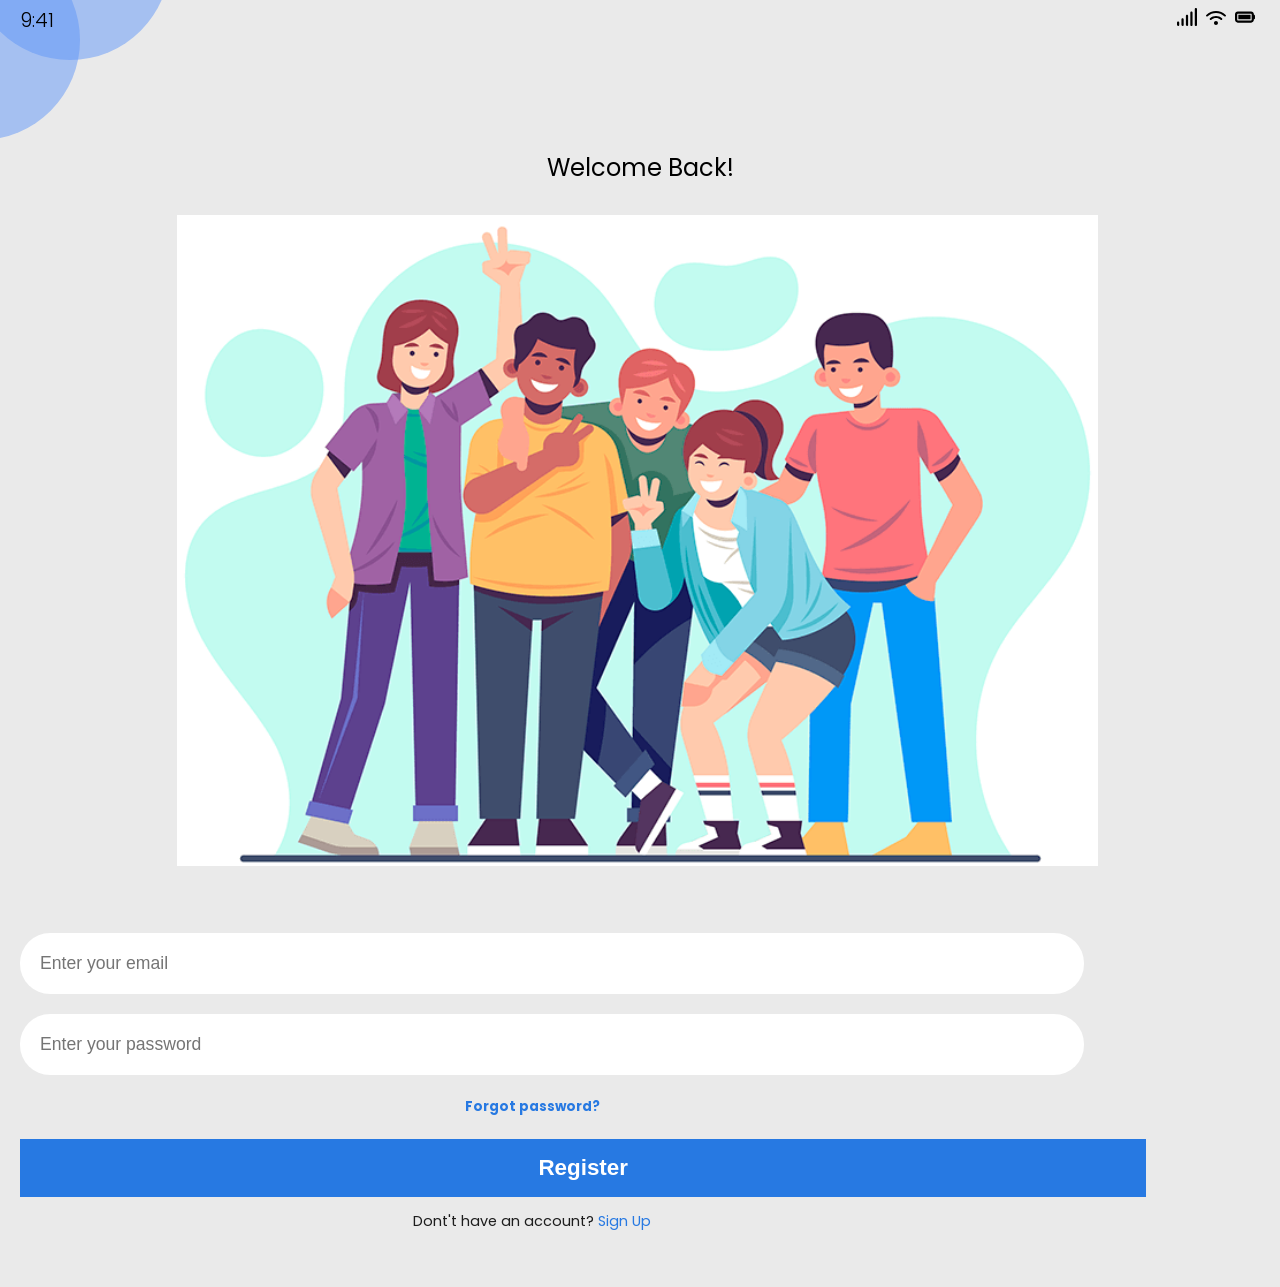
==== login.html @ 8f562376 "first commit" ====
<!DOCTYPE html>
<html lang="en">
<head>
    <meta charset="UTF-8">
    <meta http-equiv="X-UA-Compatible" content="IE=edge">
    <meta name="viewport" content="width=device-width, initial-scale=1.0">
    <link rel="stylesheet" href="css/login.css">
    <link href="https://fonts.googleapis.com/css2?family=Poppins:wght@200;300;400;700&display=swap" rel="stylesheet">
    <title>Todo App</title>
</head>
<body>
    <header>
        <div class="container">
            <button class="first--semi--circle"></button>
            <button class="second--semi--circle"></button>

            <h4>9:41</h4>
            <div class="right--header">
                <img class="header--signal" src="images/signal-solid.svg" alt="">
                <img src="images/wifi-solid.svg" alt="">
                <img src="images/battery-full-solid.svg" alt="">
                
            </div>
        </div>
    </header>

    <section class="hero">
        <div class="container">
            <h1>Welcome Back!</h1>
            <img src="images/about.png" alt="">
        </div>
    </section>

    <section class="form">
        <div class="container">
            <form action="profile.html">
                <input type="email" placeholder="Enter your email">
                <input type="password" placeholder="Enter your password">
                <h5>Forgot password?</h5>
                <button class="register--button">Register</button>
            </form>
            <p>Dont't have an account? <a href="signup.html">Sign Up</a></p> 
        </div>
    </section>
</body>
</html>
---- css/login.css ----
body {
  margin: 0;
  padding: 0;
  background-color: #EAEAEA;
  font-family: 'Poppins';
}

.container {
  padding: 20px;
}

img {
  width: 20px;
  -ms-flex-item-align: right;
      -ms-grid-row-align: right;
      align-self: right;
  padding-right: 5px;
}

.first--semi--circle {
  position: absolute;
  padding: 100px 100px;
  background-color: rgba(94, 148, 247, 0.493);
  border: none;
  margin-left: -140px;
  margin-top: 40px;
  border-top-right-radius: 120px;
  border-end-end-radius: 120px;
}

.second--semi--circle {
  position: absolute;
  padding: 100px 100px;
  background-color: rgba(94, 148, 247, 0.493);
  border: none;
  margin-left: -50px;
  margin-top: -120px;
  border-bottom-left-radius: 120px;
  border-bottom-right-radius: 120px;
}

header {
  margin-top: -20px;
}

header .container {
  padding: 0 20px;
  display: -webkit-box;
  display: -ms-flexbox;
  display: flex;
  -webkit-box-pack: justify;
      -ms-flex-pack: justify;
          justify-content: space-between;
  -webkit-box-align: center;
      -ms-flex-align: center;
          align-items: center;
  text-align: center;
}

header .container h4 {
  font-size: 1.2em;
  font-weight: 300;
  position: relative;
}

.hero .container {
  width: 80%;
  text-align: center;
  margin-top: 50px;
  -webkit-box-align: center;
      -ms-flex-align: center;
          align-items: center;
  margin-right: auto;
  margin-left: auto;
}

.hero .container h1 {
  font-weight: 400;
}

.hero .container h5 {
  font-size: 1.1em;
  margin-top: -2px;
  font-weight: 100;
}

.hero .container img {
  width: 90%;
  margin-top: 10px;
}

.form .container {
  width: 80%;
  -ms-flex-line-pack: center;
      align-content: center;
  text-align: center;
  color: #2779e2;
}

.form .container input {
  margin-top: 20px;
  padding: 20px;
  width: 100%;
  border-radius: 30px;
  border: none;
  color: #1D1D1D;
  font-size: 1.1em;
  font-weight: 200;
}

.form .container .register--button {
  width: 110%;
  padding: 16px;
  background-color: #2779e2;
  border: none;
  font-size: 1.4em;
  color: white;
  font-weight: 700;
}

.form .container p {
  text-align: center;
  font-size: .9em;
  color: #1D1D1D;
}

.form .container p a {
  color: #2779e2;
  text-decoration: none;
}
/*# sourceMappingURL=login.css.map */
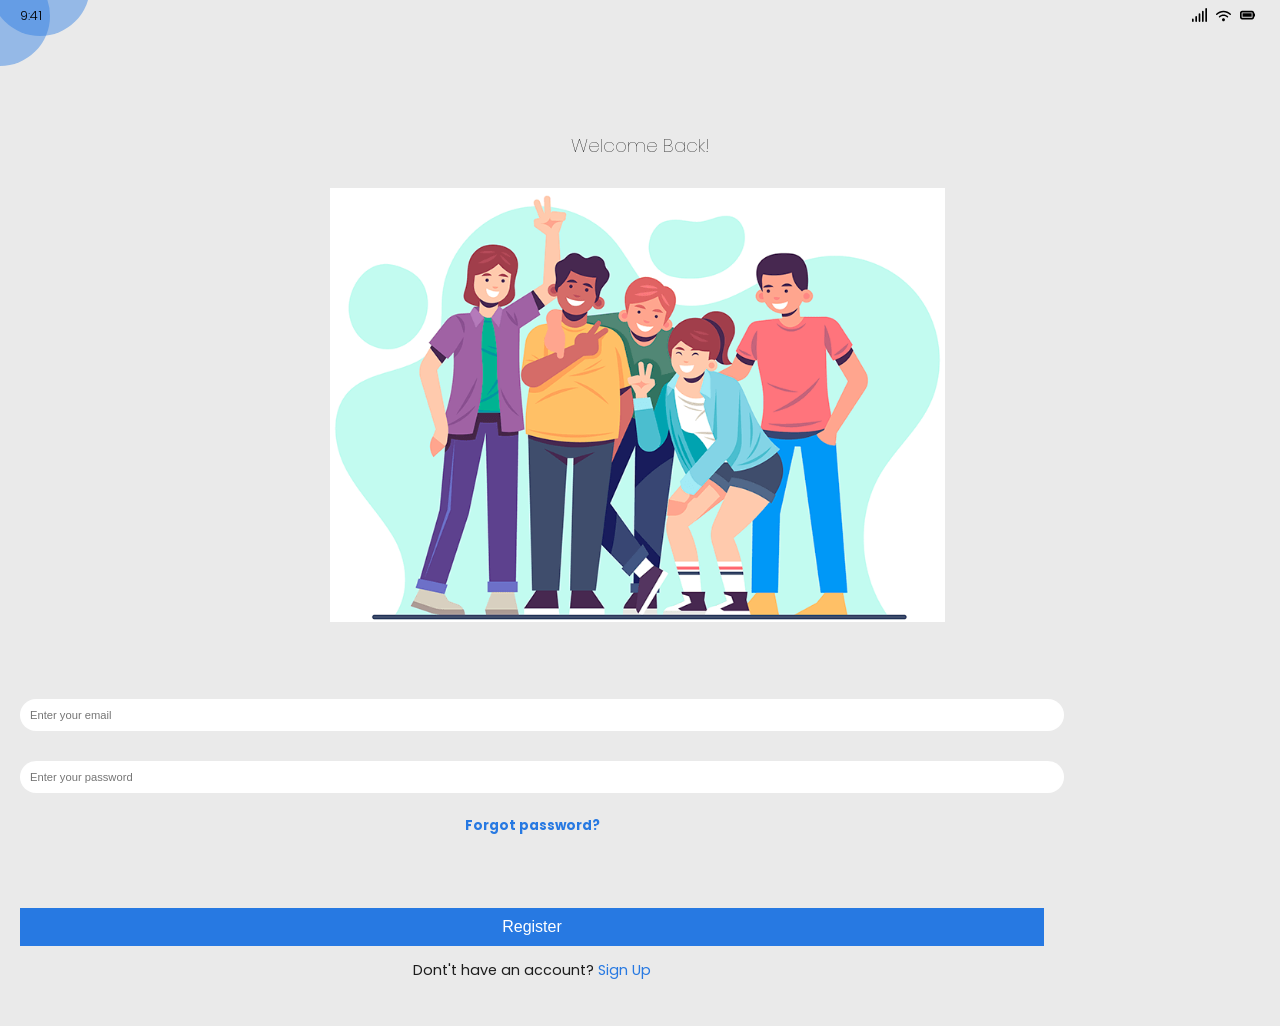
==== commit b953acb2: "second commit" ====
--- a/login.html
+++ b/login.html
@@ -26,7 +26,7 @@
 
     <section class="hero">
         <div class="container">
-            <h1>Welcome Back!</h1>
+            <h3>Welcome Back!</h3>
             <img src="images/about.png" alt="">
         </div>
     </section>
--- a/css/login.css
+++ b/css/login.css
@@ -10,7 +10,7 @@
 }
 
 img {
-  width: 20px;
+  width: 15px;
   -ms-flex-item-align: right;
       -ms-grid-row-align: right;
       align-self: right;
@@ -19,28 +19,28 @@
 
 .first--semi--circle {
   position: absolute;
-  padding: 100px 100px;
-  background-color: rgba(94, 148, 247, 0.493);
+  padding: 50px 50px;
+  background-color: rgba(39, 121, 226, 0.44);
   border: none;
-  margin-left: -140px;
-  margin-top: 40px;
+  margin-left: -70px;
+  margin-top: 0px;
   border-top-right-radius: 120px;
   border-end-end-radius: 120px;
 }
 
 .second--semi--circle {
   position: absolute;
-  padding: 100px 100px;
-  background-color: rgba(94, 148, 247, 0.493);
+  padding: 50px 50px;
+  background-color: rgba(39, 121, 226, 0.44);
   border: none;
-  margin-left: -50px;
-  margin-top: -120px;
+  margin-left: -30px;
+  margin-top: -60px;
   border-bottom-left-radius: 120px;
   border-bottom-right-radius: 120px;
 }
 
 header {
-  margin-top: -20px;
+  margin-top: -10px;
 }
 
 header .container {
@@ -58,7 +58,7 @@
 }
 
 header .container h4 {
-  font-size: 1.2em;
+  font-size: .8em;
   font-weight: 300;
   position: relative;
 }
@@ -74,18 +74,12 @@
   margin-left: auto;
 }
 
-.hero .container h1 {
-  font-weight: 400;
-}
-
-.hero .container h5 {
-  font-size: 1.1em;
-  margin-top: -2px;
+.hero .container h3 {
   font-weight: 100;
 }
 
 .hero .container img {
-  width: 90%;
+  width: 60%;
   margin-top: 10px;
 }
 
@@ -98,24 +92,25 @@
 }
 
 .form .container input {
-  margin-top: 20px;
-  padding: 20px;
+  margin-top: 30px;
+  padding: 10px;
   width: 100%;
   border-radius: 30px;
   border: none;
   color: #1D1D1D;
-  font-size: 1.1em;
+  font-size: .7em;
   font-weight: 200;
 }
 
 .form .container .register--button {
-  width: 110%;
-  padding: 16px;
+  margin-top: 50px;
+  width: 100%;
+  padding: 10px;
   background-color: #2779e2;
   border: none;
-  font-size: 1.4em;
+  font-size: 1em;
   color: white;
-  font-weight: 700;
+  font-weight: 400;
 }
 
 .form .container p {
